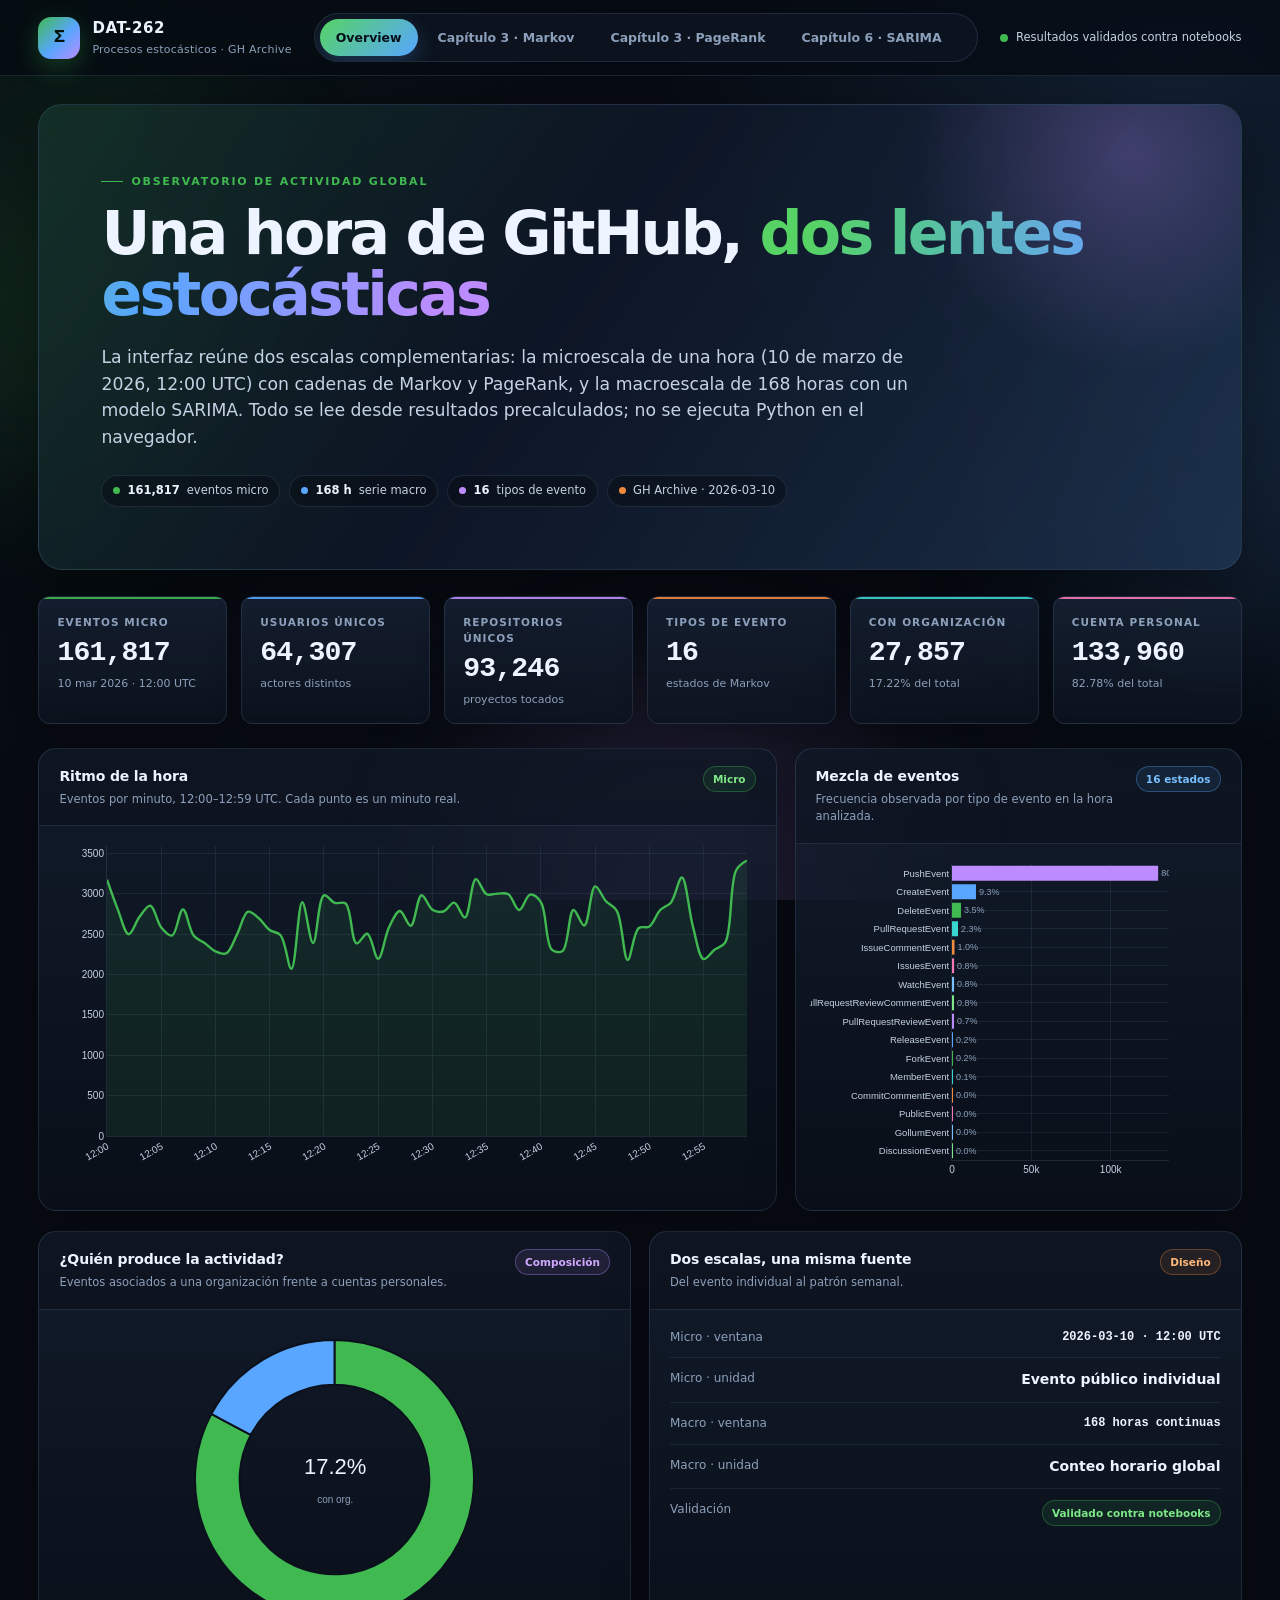
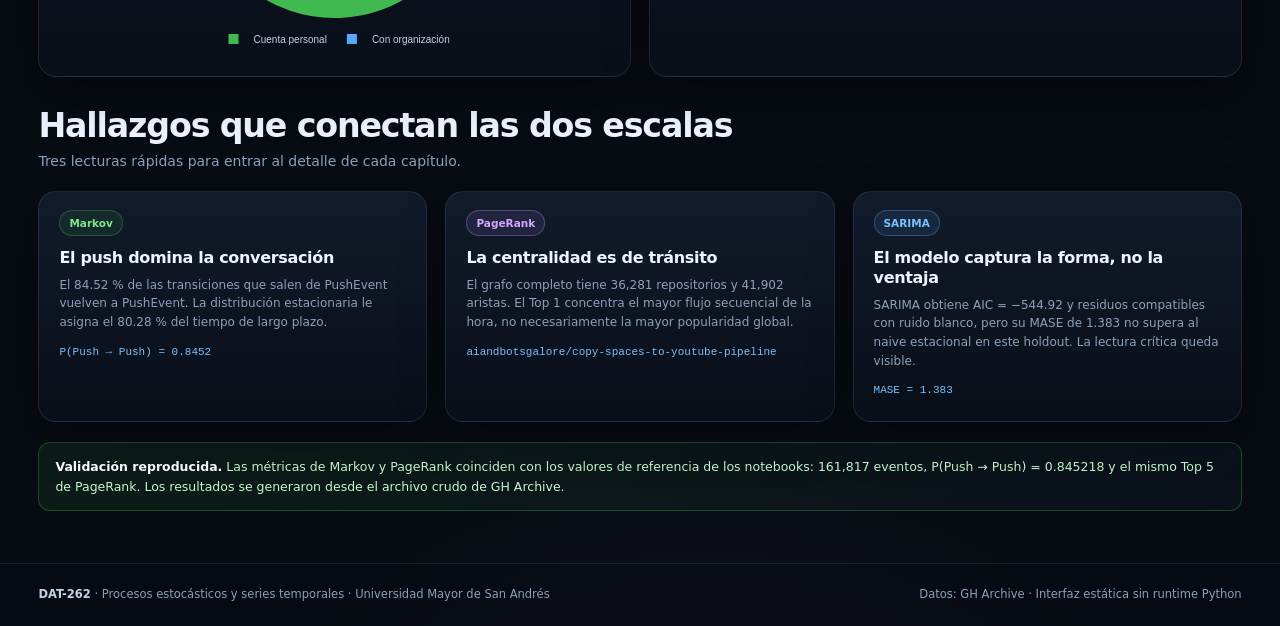
==== index.html @ a8d9c18e "Interfaz unica en raiz y Live Server en 8080" ====
<!DOCTYPE html>
<html lang="es">
<head>
  <meta charset="UTF-8">
  <meta name="viewport" content="width=device-width, initial-scale=1.0">
  <meta name="description" content="Interfaz estática DAT-262: cadenas de Markov, PageRank y SARIMA sobre actividad pública de GitHub.">
  <title>DAT-262 · GitHub estocástico</title>
  <link rel="stylesheet" href="interface/assets/style.css">
</head>
<body>
  <div class="bg-orbs" aria-hidden="true"><span></span><span></span><span></span></div>

  <header class="topbar">
    <a class="brand" href="#overview" aria-label="Inicio">
      <span class="brand-mark">Σ</span>
      <span>
        <strong>DAT-262</strong>
        <small>Procesos estocásticos · GH Archive</small>
      </span>
    </a>
    <nav class="tabs" id="main-nav" aria-label="Secciones del proyecto">
      <button class="tab-btn active" data-tab="overview" type="button">Overview</button>
      <button class="tab-btn" data-tab="markov" type="button">Capítulo 3 · Markov</button>
      <button class="tab-btn" data-tab="pagerank" type="button">Capítulo 3 · PageRank</button>
      <button class="tab-btn" data-tab="sarima" type="button">Capítulo 6 · SARIMA</button>
    </nav>
    <div class="topbar-status"><span class="pulse"></span><span id="topbar-status-text">Resultados precalculados</span></div>
  </header>

  <main>
    <!-- ============================ OVERVIEW ============================ -->
    <section id="tab-overview" class="tab-panel active" aria-labelledby="ov-title">
      <div class="hero">
        <div class="eyebrow">Observatorio de actividad global</div>
        <h1 id="ov-title">Una hora de GitHub, <span class="gradient-text">dos lentes estocásticas</span></h1>
        <p class="lead">
          La interfaz reúne dos escalas complementarias: la microescala de una hora (10 de marzo de 2026, 12:00 UTC)
          con cadenas de Markov y PageRank, y la macroescala de 168 horas con un modelo SARIMA.
          Todo se lee desde resultados precalculados; no se ejecuta Python en el navegador.
        </p>
        <div class="hero-meta">
          <span class="pill"><span class="dot"></span><strong>161,817</strong> eventos micro</span>
          <span class="pill blue"><span class="dot"></span><strong>168 h</strong> serie macro</span>
          <span class="pill purple"><span class="dot"></span><strong>16</strong> tipos de evento</span>
          <span class="pill orange"><span class="dot"></span>GH Archive · 2026-03-10</span>
        </div>
      </div>

      <div id="ov-kpis" class="kpi-grid"></div>

      <div class="grid-main">
        <article class="card">
          <div class="card-header">
            <div>
              <div class="card-title">Ritmo de la hora</div>
              <div class="card-subtitle">Eventos por minuto, 12:00–12:59 UTC. Cada punto es un minuto real.</div>
            </div>
            <span class="badge green">Micro</span>
          </div>
          <div class="card-body tight"><div id="ov-minute" class="chart"></div></div>
        </article>

        <article class="card">
          <div class="card-header">
            <div>
              <div class="card-title">Mezcla de eventos</div>
              <div class="card-subtitle">Frecuencia observada por tipo de evento en la hora analizada.</div>
            </div>
            <span class="badge blue">16 estados</span>
          </div>
          <div class="card-body tight"><div id="ov-types" class="chart"></div></div>
        </article>
      </div>

      <div class="grid-2">
        <article class="card">
          <div class="card-header">
            <div>
              <div class="card-title">¿Quién produce la actividad?</div>
              <div class="card-subtitle">Eventos asociados a una organización frente a cuentas personales.</div>
            </div>
            <span class="badge purple">Composición</span>
          </div>
          <div class="card-body tight"><div id="ov-org" class="chart"></div></div>
        </article>

        <article class="card">
          <div class="card-header">
            <div>
              <div class="card-title">Dos escalas, una misma fuente</div>
              <div class="card-subtitle">Del evento individual al patrón semanal.</div>
            </div>
            <span class="badge orange">Diseño</span>
          </div>
          <div class="card-body">
            <div class="fact-list">
              <div class="fact">
                <div class="fact-label">Micro · ventana</div>
                <div class="fact-value mono">2026-03-10 · 12:00 UTC</div>
              </div>
              <div class="fact">
                <div class="fact-label">Micro · unidad</div>
                <div class="fact-value">Evento público individual</div>
              </div>
              <div class="fact">
                <div class="fact-label">Macro · ventana</div>
                <div class="fact-value mono">168 horas continuas</div>
              </div>
              <div class="fact">
                <div class="fact-label">Macro · unidad</div>
                <div class="fact-value">Conteo horario global</div>
              </div>
              <div class="fact">
                <div class="fact-label">Validación</div>
                <div class="fact-value" id="ov-validation-value">—</div>
              </div>
            </div>
          </div>
        </article>
      </div>

      <div class="section-head">
        <div>
          <h2>Hallazgos que conectan las dos escalas</h2>
          <p>Tres lecturas rápidas para entrar al detalle de cada capítulo.</p>
        </div>
      </div>
      <div id="ov-findings" class="grid-3"></div>

      <div id="ov-validation" class="callout green" style="margin-top: 18px;"></div>
    </section>

    <!-- ============================ MARKOV ============================ -->
    <section id="tab-markov" class="tab-panel" aria-labelledby="mk-title">
      <div class="section-head">
        <div>
          <div class="eyebrow">Capítulo 3 · Escala micro</div>
          <h2 id="mk-title">Cadena de Markov de primer orden</h2>
          <p>La secuencia cronológica de tipos de evento define una cadena de 16 estados. La matriz P resume qué evento tiende a seguir a cada evento.</p>
        </div>
        <div class="head-badges">
          <span class="badge green">πP = π</span>
          <span class="badge blue">16 × 16</span>
        </div>
      </div>

      <div id="mk-kpis" class="kpi-grid"></div>

      <div class="grid-main">
        <article class="card">
          <div class="card-header">
            <div>
              <div class="card-title">Matriz de transición P</div>
              <div class="card-subtitle">P<sub>ij</sub> = probabilidad de pasar del evento i al evento j. Pasa el cursor para leer cada celda.</div>
            </div>
            <span class="badge green">Empírica</span>
          </div>
          <div class="card-body tight"><div id="mk-heatmap" class="chart heatmap"></div></div>
        </article>

        <article class="card">
          <div class="card-header">
            <div>
              <div class="card-title">Distribución estacionaria π</div>
              <div class="card-subtitle">Proporción de tiempo a largo plazo en cada estado. Haz clic en una barra o en un estado para ver su detalle.</div>
            </div>
            <span class="badge purple">Largo plazo</span>
          </div>
          <div class="card-body tight">
            <div id="mk-pi-chart" class="chart tall"></div>
            <div id="mk-detail" class="detail-panel"></div>
            <div id="mk-state-list" class="chips"></div>
          </div>
        </article>
      </div>

      <div class="grid-2">
        <article class="card">
          <div class="card-header">
            <div>
              <div class="card-title">Transiciones dominantes</div>
              <div class="card-subtitle">Pares origen → destino con mayor probabilidad condicional.</div>
            </div>
            <span class="badge blue">Top 12</span>
          </div>
          <div class="card-body tight">
            <div class="table-wrap">
              <table class="data-table">
                <thead><tr><th>Origen</th><th>Destino</th><th class="num">P</th><th class="num">Conteo</th></tr></thead>
                <tbody id="mk-top-transitions"></tbody>
              </table>
            </div>
          </div>
        </article>

        <article class="card">
          <div class="card-header">
            <div>
              <div class="card-title">Propiedades de la cadena</div>
              <div class="card-subtitle">Diagnóstico estructural y numérico de la matriz de transición.</div>
            </div>
            <span class="badge orange">Diagnóstico</span>
          </div>
          <div class="card-body">
            <div id="mk-properties" class="fact-list"></div>
            <div id="mk-properties-note" class="callout blue" style="margin-top: 14px;"></div>
          </div>
        </article>
      </div>

      <div class="section-head">
        <div>
          <h2>Evidencia visual · Markov</h2>
          <p>Las figuras originales del capítulo, generadas con Matplotlib y listas para el informe.</p>
        </div>
      </div>
      <div class="evidence-grid">
        <figure class="evidence-card">
          <img src="resultados_capitulo3/figuras/04_matriz_transicion.png" alt="Mapa de calor de la matriz de transición P" loading="lazy">
          <figcaption class="caption">Matriz de transición P<span>Mapa de calor 16 × 16</span></figcaption>
        </figure>
        <figure class="evidence-card">
          <img src="resultados_capitulo3/figuras/05_distribucion_estacionaria.png" alt="Gráfico de distribución estacionaria pi" loading="lazy">
          <figcaption class="caption">Distribución estacionaria π<span>Probabilidad de largo plazo por estado</span></figcaption>
        </figure>
      </div>
    </section>

    <!-- ============================ PAGERANK ============================ -->
    <section id="tab-pagerank" class="tab-panel" aria-labelledby="pr-title">
      <div class="section-head">
        <div>
          <div class="eyebrow">Capítulo 3 · Escala de red</div>
          <h2 id="pr-title">PageRank sobre el grafo de navegación</h2>
          <p>Cada usuario genera un camino entre repositorios consecutivos. PageRank (α = 0.85) mide la centralidad de tránsito dentro de esa red dirigida y ponderada.</p>
        </div>
        <div class="head-badges">
          <span class="badge purple">α = 0.85</span>
          <span class="badge green">Top 50</span>
        </div>
      </div>

      <div id="pr-kpis" class="kpi-grid"></div>

      <article class="card">
        <div class="card-header">
          <div>
            <div class="card-title">Red de los repositorios más influyentes</div>
            <div class="card-subtitle">Nodos proporcionales al score, aristas dirigidas y animación de flujo real. Explora, busca y reproduce la hora.</div>
          </div>
          <span class="badge purple">Cytoscape interactivo</span>
        </div>
        <div class="card-body">
          <div class="toolbar">
            <div class="tool-group">
              <label>Vista
                <select id="pr-layout" aria-label="Tipo de layout">
                  <option value="preset">Ramas Git</option>
                  <option value="cose">Fuerzas</option>
                </select>
              </label>
            </div>
            <div class="tool-group">
              <label>Top N <input id="pr-topn" type="range" min="10" max="50" value="50" step="5" aria-label="Cantidad de nodos"> <span id="pr-topn-label" class="mono">50</span></label>
            </div>
            <div class="tool-group">
              <input id="pr-search" type="search" placeholder="Buscar repositorio…" aria-label="Buscar repositorio">
            </div>
            <div class="tool-group">
              <span>Modo</span>
              <label><input type="radio" name="pagerank-anim-mode-radio" value="flujo" checked> Flujo continuo</label>
              <label><input type="radio" name="pagerank-anim-mode-radio" value="reproduccion"> Reproducción</label>
            </div>
            <div class="tool-group">
              <span>Velocidad</span>
              <label><input type="radio" name="pagerank-anim-speed-radio" value="0.5"> 0.5×</label>
              <label><input type="radio" name="pagerank-anim-speed-radio" value="1" checked> 1×</label>
              <label><input type="radio" name="pagerank-anim-speed-radio" value="2"> 2×</label>
            </div>
            <button id="pagerank-anim-play-btn" class="btn primary" type="button">Pausar</button>
            <button id="pagerank-anim-reset-btn" class="btn" type="button">Reiniciar</button>
          </div>

          <div class="graph-layout">
            <div class="graph-stage" id="pagerank-cytoscape-wrapper">
              <div id="pagerank-cytoscape"></div>
              <canvas id="pagerank-flow-canvas" aria-hidden="true"></canvas>
              <div class="graph-overlay-top">
                <span id="pagerank-clock" class="graph-clock">Hora completa · 12:00–13:00 UTC</span>
                <span class="badge blue">Grafo Top 50</span>
              </div>
              <div class="progress-track"><div id="pagerank-progress-bar"></div></div>
            </div>
            <aside class="graph-side">
              <div class="side-card">
                <div class="side-title"><span>Flujo de la hora</span><span id="pagerank-counter-total" class="side-counter">—</span></div>
                <div class="empty-note">La animación usa las transiciones reales entre repositorios del Top 50.</div>
              </div>
              <div class="side-card">
                <div class="side-title"><span>Ranking de actividad</span><span class="badge green">Acumulado</span></div>
                <div id="pagerank-activity-ranking" class="side-list"><div class="empty-note">Calculando…</div></div>
              </div>
              <div class="side-card">
                <div class="side-title"><span>Últimas transiciones</span><span class="badge blue">Tiempo real</span></div>
                <div id="pagerank-recent-transitions" class="side-list"><div class="empty-note">Esperando transiciones…</div></div>
              </div>
              <div class="side-card">
                <div class="side-title"><span>Repositorio en foco</span><span class="badge purple">Detalle</span></div>
                <div id="pr-node-detail"><div class="empty-note">Haz clic en un nodo o en una fila del Top 15.</div></div>
              </div>
            </aside>
          </div>
        </div>
      </article>

      <div class="grid-2" style="margin-top: 20px;">
        <article class="card">
          <div class="card-header">
            <div>
              <div class="card-title">Top 15 por PageRank</div>
              <div class="card-subtitle">Haz clic en una fila para centrar el nodo en el grafo y ver su detalle.</div>
            </div>
            <span class="badge purple">Centralidad</span>
          </div>
          <div class="card-body tight">
            <div class="table-wrap tall">
              <table class="data-table">
                <thead><tr><th>#</th><th>Repositorio</th><th class="num">PageRank</th></tr></thead>
                <tbody id="pr-top15-body"></tbody>
              </table>
            </div>
          </div>
        </article>

        <article class="card">
          <div class="card-header">
            <div>
              <div class="card-title">Cómo leer la red</div>
              <div class="card-subtitle">El score no mide estrellas ni popularidad global: mide tránsito secuencial.</div>
            </div>
            <span class="badge orange">Lectura</span>
          </div>
          <div class="card-body">
            <div class="fact-list">
              <div class="fact"><div class="fact-label">Nodos en el grafo completo</div><div class="fact-value mono" id="pr-total-nodes">—</div></div>
              <div class="fact"><div class="fact-label">Aristas en el grafo completo</div><div class="fact-value mono" id="pr-total-edges">—</div></div>
              <div class="fact"><div class="fact-label">Nodos en el subgrafo visible</div><div class="fact-value mono">50</div></div>
              <div class="fact"><div class="fact-label">Aristas del subgrafo</div><div class="fact-value mono" id="pr-sub-edges">—</div></div>
              <div class="fact"><div class="fact-label">Transiciones reales Top 50</div><div class="fact-value mono" id="pr-real-transitions">—</div></div>
              <div class="fact"><div class="fact-label">Componentes débiles</div><div class="fact-value mono" id="pr-components">—</div></div>
            </div>
            <div class="callout blue" style="margin-top: 14px;">
              Los repositorios con actividad aislada no generan aristas. La red conserva solo los caminos
              en los que un usuario pasó de un repositorio a otro distinto dentro de la misma hora.
            </div>
          </div>
        </article>
      </div>

      <div class="section-head">
        <div>
          <h2>Evidencia visual · PageRank</h2>
          <p>El Top 15 también queda disponible como figura estática para el informe.</p>
        </div>
      </div>
      <div class="evidence-grid">
        <figure class="evidence-card">
          <img src="resultados_capitulo3/figuras/06_pagerank_top15.png" alt="Gráfico de barras del Top 15 por PageRank" loading="lazy">
          <figcaption class="caption">Top 15 por PageRank<span>α = 0.85, pesos por transición</span></figcaption>
        </figure>
      </div>
    </section>

    <!-- ============================ SARIMA ============================ -->
    <section id="tab-sarima" class="tab-panel" aria-labelledby="sa-title">
      <div class="section-head">
        <div>
          <div class="eyebrow">Capítulo 6 · Escala macro</div>
          <h2 id="sa-title">SARIMA para la serie horaria global</h2>
          <p>168 horas continuas de actividad global de GitHub y un modelo SARIMA(1,1,1)(0,1,1)<sub>24</sub> con deriva para pronosticar las últimas 24 horas.</p>
        </div>
        <div class="head-badges">
          <span class="badge blue">Box–Jenkins</span>
          <span class="badge green">24 h out-of-sample</span>
        </div>
      </div>

      <div id="sa-kpis" class="kpi-grid"></div>

      <article class="card">
        <div class="card-header">
          <div>
            <div class="card-title">Pronóstico interactivo a 24 horas</div>
            <div class="card-subtitle">Serie observada, pronóstico SARIMA, banda de confianza al 95 %, ARIMA no estacional y naive estacional.</div>
          </div>
          <span class="badge purple">Plotly interactivo</span>
        </div>
        <div class="card-body tight"><div id="sa-forecast" class="chart tall" style="min-height: 500px;"></div></div>
      </article>

      <div class="grid-main even" style="margin-top: 20px;">
        <article class="card">
          <div class="card-header">
            <div>
              <div class="card-title">Modelo final</div>
              <div class="card-subtitle">SARIMA(1,1,1)(0,1,1)<sub>24</sub> con tendencia constante.</div>
            </div>
            <span class="badge green">AIC mínimo</span>
          </div>
          <div class="card-body">
            <div class="fact-list">
              <div class="fact"><div class="fact-label">Ecuación</div><div class="fact-value mono">(1 − φ₁B)(1 − B)(1 − B²⁴) yₜ = c + (1 + θ₁B)(1 + Θ₂₄B²⁴) εₜ</div></div>
              <div class="fact"><div class="fact-label">AIC / BIC</div><div class="fact-value mono" id="sa-aic-bic">—</div></div>
              <div class="fact"><div class="fact-label">Observaciones de entrenamiento</div><div class="fact-value mono" id="sa-nobs">—</div></div>
            </div>
            <div class="table-wrap" style="margin-top: 14px; max-height: 280px;">
              <table class="data-table">
                <thead><tr><th>Parámetro</th><th class="num">Coeficiente</th><th class="num">Error est.</th><th class="num">p-valor</th></tr></thead>
                <tbody id="sa-params-body"></tbody>
              </table>
            </div>
          </div>
        </article>

        <article class="card">
          <div class="card-header">
            <div>
              <div class="card-title">Diagnóstico del modelo</div>
              <div class="card-subtitle">Contraste de ruido blanco, normalidad, heterocedasticidad y cobertura de intervalos.</div>
            </div>
            <span class="badge orange">Validación</span>
          </div>
          <div class="card-body">
            <div id="sa-diagnostics" class="diag-grid"></div>
            <div id="sa-diagnostic-note" class="callout" style="margin-top: 14px;"></div>
          </div>
        </article>
      </div>

      <div class="grid-main even">
        <article class="card">
          <div class="card-header">
            <div>
              <div class="card-title">Comparación de pronósticos</div>
              <div class="card-subtitle">Métricas sobre las últimas 24 horas. El mejor valor de cada columna se resalta en verde.</div>
            </div>
            <span class="badge blue">Holdout</span>
          </div>
          <div class="card-body tight">
            <div class="table-wrap">
              <table class="data-table">
                <thead><tr><th>Modelo</th><th class="num">MAE</th><th class="num">RMSE</th><th class="num">MAPE</th><th class="num">MASE</th></tr></thead>
                <tbody id="sa-comparison-body"></tbody>
              </table>
            </div>
          </div>
        </article>

        <article class="card">
          <div class="card-header">
            <div>
              <div class="card-title">Identificación y estacionariedad</div>
              <div class="card-subtitle">Fuerza estacional, diferenciación y pruebas ADF/KPSS sobre log(serie).</div>
            </div>
            <span class="badge purple">Box–Jenkins</span>
          </div>
          <div class="card-body">
            <div class="fact-list">
              <div class="fact"><div class="fact-label">Fuerza estacional F<sub>s</sub></div><div class="fact-value mono" id="sa-fs">—</div></div>
              <div class="fact"><div class="fact-label">Umbral de estacionalidad</div><div class="fact-value mono" id="sa-fs-threshold">—</div></div>
              <div class="fact"><div class="fact-label">Diferenciación regular / estacional</div><div class="fact-value mono" id="sa-diff">—</div></div>
              <div class="fact"><div class="fact-label">Media serie diferenciada</div><div class="fact-value mono" id="sa-mean-diff">—</div></div>
            </div>
            <div class="table-wrap" style="margin-top: 14px; max-height: 240px;">
              <table class="data-table">
                <thead><tr><th>Serie</th><th class="num">ADF p</th><th class="num">KPSS p</th><th>Lectura</th></tr></thead>
                <tbody id="sa-identification-body"></tbody>
              </table>
            </div>
          </div>
        </article>
      </div>

      <div id="sa-critical" class="callout" style="margin: 18px 0 24px;"></div>

      <div class="section-head">
        <div>
          <h2>Evidencia visual · SARIMA</h2>
          <p>Siete figuras del capítulo: serie, perfil horario, STL, diferenciaciones, ACF/PACF, residuos y pronóstico.</p>
        </div>
      </div>
      <div class="evidence-grid" id="sa-evidence"></div>
    </section>
  </main>

  <footer>
    <div class="footer-inner">
      <div><strong>DAT-262</strong> · Procesos estocásticos y series temporales · Universidad Mayor de San Andrés</div>
      <div>Datos: GH Archive · Interfaz estática sin runtime Python</div>
    </div>
  </footer>

  <div id="lightbox" class="lightbox" role="dialog" aria-modal="true" aria-label="Vista ampliada de figura">
    <button id="lightbox-close" class="lb-close" type="button" aria-label="Cerrar">×</button>
    <img id="lightbox-img" src="" alt="">
    <div id="lightbox-caption" class="lb-caption"></div>
  </div>

  <script src="interface/vendor/cytoscape.min.js"></script>
  <script src="interface/vendor/plotly.min.js"></script>
  <script src="resultados_capitulo3/datos.js"></script>
  <script src="resultados_capitulo6/datos.js"></script>
  <script src="interface/assets/kpi_animation.js"></script>
  <script src="interface/assets/app.js"></script>
  <script src="interface/assets/flow_animation.js"></script>
</body>
</html>
---- interface/assets/style.css ----
/* DAT-262 · GitHub estocástico — interfaz estática */
:root {
  --bg: #070b12;
  --bg-soft: #0a111c;
  --surface: rgba(17, 25, 39, 0.78);
  --surface-solid: #111927;
  --surface-raised: #162133;
  --border: rgba(119, 145, 180, 0.18);
  --border-strong: rgba(129, 158, 196, 0.34);
  --text: #eef4ff;
  --text-soft: #c4d2e4;
  --muted: #8ca0bb;
  --green: #3fb950;
  --green-deep: #238636;
  --blue: #58a6ff;
  --purple: #bc8cff;
  --orange: #f0883e;
  --pink: #f778ba;
  --red: #ff7b72;
  --cyan: #39d5cf;
  --shadow: 0 22px 60px rgba(0, 0, 0, 0.38);
  --radius: 18px;
  --radius-sm: 12px;
  --font: "Segoe UI", "Inter", system-ui, -apple-system, BlinkMacSystemFont, sans-serif;
  --mono: "Cascadia Code", "SFMono-Regular", Consolas, "Liberation Mono", monospace;
}

* { box-sizing: border-box; margin: 0; padding: 0; }
html { scroll-behavior: smooth; }
body {
  min-height: 100vh;
  color: var(--text);
  background:
    radial-gradient(1100px 700px at 8% -10%, rgba(63, 185, 80, 0.12), transparent 60%),
    radial-gradient(900px 620px at 92% 4%, rgba(88, 166, 255, 0.13), transparent 58%),
    radial-gradient(800px 600px at 55% 110%, rgba(188, 140, 255, 0.10), transparent 62%),
    var(--bg);
  font-family: var(--font);
  font-size: 14px;
  line-height: 1.55;
  -webkit-font-smoothing: antialiased;
  overflow-x: hidden;
}
body::before {
  content: "";
  position: fixed;
  inset: 0;
  pointer-events: none;
  opacity: 0.25;
  background-image:
    linear-gradient(rgba(119, 145, 180, 0.06) 1px, transparent 1px),
    linear-gradient(90deg, rgba(119, 145, 180, 0.06) 1px, transparent 1px);
  background-size: 56px 56px;
  mask-image: radial-gradient(circle at 50% 10%, black, transparent 78%);
  z-index: -2;
}
.bg-orbs { position: fixed; inset: 0; pointer-events: none; z-index: -1; overflow: hidden; }
.bg-orbs span {
  position: absolute;
  width: 380px;
  height: 380px;
  border-radius: 50%;
  filter: blur(90px);
  opacity: 0.16;
  animation: floatOrb 18s ease-in-out infinite alternate;
}
.bg-orbs span:nth-child(1) { left: -120px; top: 12%; background: var(--green); }
.bg-orbs span:nth-child(2) { right: -140px; top: 28%; background: var(--blue); animation-delay: -6s; }
.bg-orbs span:nth-child(3) { left: 38%; bottom: -180px; background: var(--purple); animation-delay: -11s; }
@keyframes floatOrb { from { transform: translate3d(0, 0, 0) scale(1); } to { transform: translate3d(30px, -26px, 0) scale(1.12); } }

a { color: var(--blue); text-decoration: none; }
button, input, select { font: inherit; }
button { color: inherit; }
code, .mono, .kpi-value, .prob-value, .repo-name { font-family: var(--mono); }

/* Topbar */
.topbar {
  position: fixed;
  inset: 0 0 auto 0;
  z-index: 80;
  min-height: 76px;
  display: flex;
  align-items: center;
  gap: 22px;
  padding: 12px clamp(16px, 3vw, 40px);
  background: rgba(7, 11, 18, 0.76);
  border-bottom: 1px solid var(--border);
  backdrop-filter: blur(18px) saturate(160%);
}
.brand { display: flex; align-items: center; gap: 12px; color: var(--text); flex: 0 0 auto; }
.brand-mark {
  width: 42px; height: 42px; border-radius: 13px;
  display: grid; place-items: center;
  font-family: var(--mono); font-weight: 800; font-size: 19px;
  color: #03110a;
  background: linear-gradient(135deg, #3fb950, #58a6ff 55%, #bc8cff);
  box-shadow: 0 8px 24px rgba(63, 185, 80, 0.28);
}
.brand strong { display: block; font-size: 15px; letter-spacing: 0.04em; }
.brand small { display: block; color: var(--muted); font-size: 11px; letter-spacing: 0.02em; }
.tabs {
  display: flex;
  align-items: center;
  gap: 4px;
  padding: 5px;
  border: 1px solid var(--border);
  border-radius: 999px;
  background: rgba(17, 25, 39, 0.66);
  overflow-x: auto;
  scrollbar-width: none;
  flex: 1 1 auto;
  max-width: 780px;
}
.tabs::-webkit-scrollbar { display: none; }
.tab-btn {
  border: 0;
  background: transparent;
  color: var(--muted);
  padding: 9px 16px;
  border-radius: 999px;
  font-size: 12.5px;
  font-weight: 600;
  white-space: nowrap;
  cursor: pointer;
  transition: color 0.18s ease, background 0.18s ease, box-shadow 0.18s ease;
}
.tab-btn:hover { color: var(--text); background: rgba(255, 255, 255, 0.055); }
.tab-btn.active {
  color: #071019;
  background: linear-gradient(135deg, #56d364, #58a6ff);
  box-shadow: 0 8px 20px rgba(88, 166, 255, 0.22);
}
.topbar-status {
  margin-left: auto;
  display: inline-flex;
  align-items: center;
  gap: 8px;
  color: var(--text-soft);
  font-size: 11.5px;
  white-space: nowrap;
}
.pulse {
  width: 8px; height: 8px; border-radius: 50%;
  background: var(--green);
  box-shadow: 0 0 0 0 rgba(63, 185, 80, 0.55);
  animation: pulse 2.2s infinite;
}
@keyframes pulse {
  0% { box-shadow: 0 0 0 0 rgba(63, 185, 80, 0.55); }
  70% { box-shadow: 0 0 0 9px rgba(63, 185, 80, 0); }
  100% { box-shadow: 0 0 0 0 rgba(63, 185, 80, 0); }
}

/* Layout */
main { max-width: 1480px; margin: 0 auto; padding: 104px clamp(16px, 3vw, 40px) 52px; }
.tab-panel { display: none; }
.tab-panel.active { display: block; animation: panelIn 260ms cubic-bezier(0.16, 1, 0.3, 1) both; }
@keyframes panelIn { from { opacity: 0; transform: translateY(10px); } to { opacity: 1; transform: translateY(0); } }

.hero {
  position: relative;
  overflow: hidden;
  padding: clamp(28px, 5vw, 62px);
  border: 1px solid var(--border);
  border-radius: calc(var(--radius) + 6px);
  background:
    linear-gradient(125deg, rgba(35, 134, 54, 0.20), rgba(13, 22, 38, 0.76) 42%, rgba(88, 166, 255, 0.16)),
    var(--surface);
  box-shadow: var(--shadow);
  margin-bottom: 26px;
}
.hero::after {
  content: "";
  position: absolute;
  width: 460px; height: 460px; right: -120px; top: -180px;
  border-radius: 50%;
  background: radial-gradient(circle, rgba(188, 140, 255, 0.26), transparent 66%);
  pointer-events: none;
}
.eyebrow {
  display: inline-flex;
  align-items: center;
  gap: 8px;
  color: var(--green);
  font-size: 11px;
  font-weight: 800;
  letter-spacing: 0.16em;
  text-transform: uppercase;
  margin-bottom: 13px;
}
.eyebrow::before { content: ""; width: 22px; height: 1px; background: currentColor; }
h1 {
  font-size: clamp(2.15rem, 4.7vw, 4.7rem);
  line-height: 1.02;
  letter-spacing: -0.045em;
  max-width: 1030px;
  font-weight: 800;
}
.gradient-text {
  background: linear-gradient(100deg, #56d364 8%, #58a6ff 52%, #bc8cff 92%);
  -webkit-background-clip: text;
  background-clip: text;
  color: transparent;
}
.hero p.lead {
  max-width: 840px;
  margin-top: 18px;
  color: var(--text-soft);
  font-size: clamp(0.96rem, 1.4vw, 1.08rem);
}
.hero-meta { display: flex; flex-wrap: wrap; gap: 9px; margin-top: 24px; }
.pill {
  display: inline-flex;
  align-items: center;
  gap: 7px;
  padding: 6px 11px;
  border: 1px solid var(--border);
  border-radius: 999px;
  background: rgba(7, 11, 18, 0.46);
  color: var(--text-soft);
  font-size: 11.5px;
}
.pill strong { color: var(--text); font-weight: 700; }
.pill .dot { width: 7px; height: 7px; border-radius: 50%; background: var(--green); }
.pill.blue .dot { background: var(--blue); }
.pill.purple .dot { background: var(--purple); }
.pill.orange .dot { background: var(--orange); }

/* Section heads */
.section-head { margin: 30px 0 18px; display: flex; align-items: flex-end; justify-content: space-between; gap: 20px; flex-wrap: wrap; }
.section-head h2 { font-size: clamp(1.45rem, 2.6vw, 2.2rem); letter-spacing: -0.035em; line-height: 1.15; }
.section-head p { color: var(--muted); max-width: 720px; margin-top: 6px; }
.section-head .head-badges { display: flex; gap: 8px; flex-wrap: wrap; }

/* KPI cards */
.kpi-grid {
  display: grid;
  grid-template-columns: repeat(auto-fit, minmax(172px, 1fr));
  gap: 14px;
  margin: 18px 0 24px;
}
.kpi-card {
  position: relative;
  overflow: hidden;
  padding: 17px 18px 15px;
  border: 1px solid var(--border);
  border-radius: var(--radius-sm);
  background: linear-gradient(180deg, rgba(22, 33, 51, 0.86), rgba(13, 20, 32, 0.78));
  box-shadow: 0 10px 30px rgba(0, 0, 0, 0.16);
  animation: cardIn 380ms cubic-bezier(0.16, 1, 0.3, 1) both;
  transition: transform 0.2s ease, border-color 0.2s ease, box-shadow 0.2s ease;
}
.kpi-card::before {
  content: "";
  position: absolute;
  inset: 0 0 auto 0;
  height: 2px;
  background: var(--accent, var(--green));
  opacity: 0.9;
}
.kpi-card:hover { transform: translateY(-3px); border-color: var(--border-strong); box-shadow: 0 16px 38px rgba(0, 0, 0, 0.28); }
.kpi-label { color: var(--muted); font-size: 10.5px; font-weight: 800; letter-spacing: 0.1em; text-transform: uppercase; }
.kpi-value { margin-top: 8px; font-size: clamp(1.45rem, 2.2vw, 2rem); font-weight: 800; line-height: 1.05; letter-spacing: -0.03em; }
.kpi-sub { margin-top: 7px; color: var(--muted); font-size: 11px; }
.accent-green { --accent: var(--green); }
.accent-blue { --accent: var(--blue); }
.accent-purple { --accent: var(--purple); }
.accent-orange { --accent: var(--orange); }
.accent-pink { --accent: var(--pink); }
.accent-cyan { --accent: var(--cyan); }

/* Cards */
.card {
  border: 1px solid var(--border);
  border-radius: var(--radius);
  background: linear-gradient(180deg, rgba(22, 33, 51, 0.76), rgba(11, 17, 27, 0.74));
  box-shadow: 0 18px 48px rgba(0, 0, 0, 0.22);
  overflow: hidden;
  animation: cardIn 420ms cubic-bezier(0.16, 1, 0.3, 1) both;
}
@keyframes cardIn { from { opacity: 0; transform: translateY(9px); } to { opacity: 1; transform: translateY(0); } }
.card-header {
  display: flex;
  align-items: flex-start;
  justify-content: space-between;
  gap: 16px;
  padding: 17px 20px;
  border-bottom: 1px solid var(--border);
  background: rgba(7, 11, 18, 0.34);
}
.card-title { font-size: 14px; font-weight: 750; letter-spacing: -0.01em; }
.card-subtitle { color: var(--muted); font-size: 11.5px; margin-top: 3px; }
.card-body { padding: 18px 20px 22px; }
.card-body.tight { padding: 12px 14px 14px; }
.grid-2, .grid-3, .grid-main { display: grid; gap: 18px; margin-bottom: 20px; }
.grid-2 { grid-template-columns: repeat(auto-fit, minmax(420px, 1fr)); }
.grid-3 { grid-template-columns: repeat(auto-fit, minmax(300px, 1fr)); }
.grid-main { grid-template-columns: minmax(0, 1.42fr) minmax(320px, 0.86fr); }
.grid-main.even { grid-template-columns: repeat(2, minmax(0, 1fr)); }
@media (max-width: 1020px) { .grid-main, .grid-main.even { grid-template-columns: 1fr; } }
@media (max-width: 760px) { .grid-2 { grid-template-columns: 1fr; } }

/* Badges */
.badge {
  display: inline-flex; align-items: center; gap: 5px;
  padding: 4px 9px; border-radius: 999px;
  border: 1px solid var(--border);
  color: var(--text-soft); background: rgba(7, 11, 18, 0.4);
  font-size: 10.5px; font-weight: 700; white-space: nowrap;
}
.badge.green { color: #7ee787; border-color: rgba(63, 185, 80, 0.34); background: rgba(63, 185, 80, 0.10); }
.badge.blue { color: #79c0ff; border-color: rgba(88, 166, 255, 0.34); background: rgba(88, 166, 255, 0.10); }
.badge.purple { color: #d2a8ff; border-color: rgba(188, 140, 255, 0.34); background: rgba(188, 140, 255, 0.10); }
.badge.orange { color: #ffb77c; border-color: rgba(240, 136, 62, 0.34); background: rgba(240, 136, 62, 0.10); }
.badge.red { color: #ff9a92; border-color: rgba(255, 123, 114, 0.34); background: rgba(255, 123, 114, 0.10); }

/* Fact rows */
.fact-list { display: grid; gap: 11px; }
.fact {
  display: flex; align-items: flex-start; justify-content: space-between; gap: 14px;
  padding-bottom: 11px; border-bottom: 1px solid rgba(119, 145, 180, 0.12);
}
.fact:last-child { border-bottom: 0; padding-bottom: 0; }
.fact .fact-label { color: var(--muted); font-size: 12px; }
.fact .fact-value { color: var(--text); font-weight: 700; text-align: right; }
.fact .fact-value.mono { font-size: 12px; }

/* Charts */
.chart { width: 100%; min-height: 330px; }
.chart.tall { min-height: 480px; }
.chart.heatmap { min-height: 600px; }
.chart-note { color: var(--muted); font-size: 11px; margin-top: 8px; }

/* Tables */
.table-wrap { max-height: 430px; overflow: auto; border: 1px solid var(--border); border-radius: var(--radius-sm); }
.table-wrap.tall { max-height: 560px; }
table.data-table { width: 100%; border-collapse: collapse; font-size: 12px; }
.data-table thead th {
  position: sticky; top: 0; z-index: 2;
  text-align: left; padding: 10px 12px;
  background: #101a2a; color: var(--muted);
  font-size: 10px; letter-spacing: 0.08em; text-transform: uppercase;
  border-bottom: 1px solid var(--border);
}
.data-table td { padding: 9px 12px; border-bottom: 1px solid rgba(119, 145, 180, 0.10); color: var(--text-soft); vertical-align: middle; }
.data-table tbody tr { transition: background 0.15s ease; }
.data-table tbody tr:hover { background: rgba(88, 166, 255, 0.07); }
.data-table tbody tr.active { background: rgba(188, 140, 255, 0.12); }
.data-table td.num { text-align: right; font-family: var(--mono); font-variant-numeric: tabular-nums; }
.data-table td.best { color: #7ee787; font-weight: 800; }
.data-table .repo-cell { font-family: var(--mono); color: #c9d1d9; max-width: 360px; overflow: hidden; text-overflow: ellipsis; white-space: nowrap; }
.clickable { cursor: pointer; }
.rank-chip { display: inline-grid; place-items: center; min-width: 24px; height: 22px; padding: 0 6px; border-radius: 7px; background: rgba(88, 166, 255, 0.10); color: #79c0ff; font-family: var(--mono); font-size: 10.5px; font-weight: 700; }
.rank-chip.top { background: rgba(188, 140, 255, 0.14); color: #d2a8ff; }

/* Detail panels */
.detail-panel {
  margin-top: 14px;
  padding: 14px;
  border: 1px solid var(--border);
  border-radius: var(--radius-sm);
  background: rgba(7, 11, 18, 0.38);
}
.detail-title { display: flex; align-items: center; gap: 9px; font-family: var(--mono); font-size: 12px; font-weight: 700; overflow-wrap: anywhere; }
.detail-grid { display: grid; grid-template-columns: repeat(2, minmax(0, 1fr)); gap: 8px; margin-top: 12px; }
.detail-stat { padding: 9px 10px; border-radius: 9px; background: rgba(22, 33, 51, 0.68); border: 1px solid rgba(119, 145, 180, 0.12); }
.detail-stat .label { color: var(--muted); font-size: 9.5px; text-transform: uppercase; letter-spacing: 0.08em; }
.detail-stat .value { margin-top: 3px; font-family: var(--mono); font-size: 12.5px; font-weight: 700; }
.chips { display: flex; flex-wrap: wrap; gap: 7px; margin-top: 12px; }
.chip {
  border: 1px solid var(--border); background: rgba(7, 11, 18, 0.34); color: var(--text-soft);
  border-radius: 999px; padding: 5px 10px; font-size: 10.5px; font-weight: 650; cursor: pointer;
  transition: all 0.15s ease;
}
.chip:hover { border-color: var(--border-strong); color: var(--text); }
.chip.active { background: rgba(188, 140, 255, 0.16); border-color: rgba(188, 140, 255, 0.45); color: #d2a8ff; }

/* Toolbar and graph */
.toolbar {
  display: flex; flex-wrap: wrap; align-items: center; gap: 12px;
  padding: 11px 12px; margin-bottom: 13px;
  border: 1px solid var(--border); border-radius: var(--radius-sm);
  background: rgba(7, 11, 18, 0.38);
}
.tool-group { display: inline-flex; align-items: center; gap: 7px; color: var(--muted); font-size: 11px; }
.tool-group label { display: inline-flex; align-items: center; gap: 6px; cursor: pointer; white-space: nowrap; }
select, input[type="text"], input[type="search"] {
  border: 1px solid var(--border); border-radius: 9px;
  background: #0a111c; color: var(--text); padding: 6px 9px;
  font-size: 11.5px; outline: none; transition: border-color 0.15s ease, box-shadow 0.15s ease;
}
select:focus, input[type="text"]:focus, input[type="search"]:focus {
  border-color: rgba(88, 166, 255, 0.6); box-shadow: 0 0 0 3px rgba(88, 166, 255, 0.14);
}
input[type="range"] { accent-color: var(--green); width: 108px; }
input[type="radio"] { accent-color: var(--green); }
.btn {
  display: inline-flex; align-items: center; justify-content: center; gap: 6px;
  border: 1px solid var(--border); border-radius: 9px;
  background: #1a2638; color: var(--text); padding: 6px 11px;
  font-size: 11.5px; font-weight: 650; cursor: pointer;
  transition: background 0.15s ease, border-color 0.15s ease, transform 0.15s ease;
}
.btn:hover { background: #223149; border-color: var(--border-strong); }
.btn:active { transform: translateY(1px); }
.btn.primary { background: linear-gradient(135deg, #238636, #2ea043); border-color: rgba(63, 185, 80, 0.5); }
.btn.primary:hover { background: linear-gradient(135deg, #2ea043, #3fb950); }
.btn.purple { background: rgba(188, 140, 255, 0.14); border-color: rgba(188, 140, 255, 0.36); color: #e1ccff; }

.graph-layout { display: grid; grid-template-columns: minmax(0, 1.55fr) minmax(270px, 0.68fr); gap: 14px; }
@media (max-width: 1050px) { .graph-layout { grid-template-columns: 1fr; } }
.graph-stage {
  position: relative; min-height: 620px; height: 620px;
  border: 1px solid var(--border); border-radius: var(--radius-sm);
  background:
    radial-gradient(circle at 50% 45%, rgba(88, 166, 255, 0.08), transparent 55%),
    #080e17;
  overflow: hidden;
}
#pagerank-cytoscape { position: absolute; inset: 0; }
#pagerank-flow-canvas { position: absolute; inset: 0; width: 100%; height: 100%; pointer-events: none; }
.graph-overlay-top {
  position: absolute; top: 11px; left: 11px; right: 11px; z-index: 3;
  display: flex; align-items: center; justify-content: space-between; gap: 10px;
  pointer-events: none;
}
.graph-clock {
  padding: 5px 9px; border-radius: 8px;
  border: 1px solid var(--border); background: rgba(7, 11, 18, 0.74);
  font-family: var(--mono); font-size: 10.5px; color: var(--text-soft);
  backdrop-filter: blur(8px);
}
.progress-track {
  position: absolute; left: 11px; right: 11px; bottom: 10px; z-index: 3;
  height: 5px; border-radius: 999px; background: rgba(119, 145, 180, 0.14); overflow: hidden;
}
#pagerank-progress-bar { height: 100%; width: 100%; background: linear-gradient(90deg, #3fb950, #58a6ff, #bc8cff); transition: width 0.12s linear; }
.graph-side { display: grid; gap: 12px; align-content: start; }
.side-card { border: 1px solid var(--border); border-radius: var(--radius-sm); background: rgba(11, 17, 27, 0.56); padding: 13px; }
.side-title { display: flex; align-items: center; justify-content: space-between; gap: 8px; color: var(--muted); font-size: 10px; font-weight: 800; letter-spacing: 0.1em; text-transform: uppercase; margin-bottom: 9px; }
.side-counter { font-family: var(--mono); font-size: 11px; color: #79c0ff; }
.side-list { display: grid; gap: 5px; font-size: 11px; }
.side-list .row { display: flex; align-items: center; gap: 7px; min-width: 0; }
.side-list .row .name { flex: 1; overflow: hidden; text-overflow: ellipsis; white-space: nowrap; font-family: var(--mono); color: var(--text-soft); }
.side-list .row .val { color: var(--muted); font-family: var(--mono); font-size: 10px; }
.empty-note { color: var(--muted); font-size: 11px; font-style: italic; }

/* Forecast / diagnostics */
.callout {
  border: 1px solid rgba(240, 136, 62, 0.32);
  background: linear-gradient(135deg, rgba(240, 136, 62, 0.10), rgba(255, 123, 114, 0.05));
  border-radius: var(--radius-sm);
  padding: 14px 16px;
  color: #ffd1ad;
  font-size: 12.5px;
}
.callout.green { border-color: rgba(63, 185, 80, 0.32); background: linear-gradient(135deg, rgba(63, 185, 80, 0.10), rgba(88, 166, 255, 0.04)); color: #c8f7d0; }
.callout.blue { border-color: rgba(88, 166, 255, 0.32); background: linear-gradient(135deg, rgba(88, 166, 255, 0.10), rgba(188, 140, 255, 0.04)); color: #cfe6ff; }
.callout strong { color: #fff; }
.diag-grid { display: grid; grid-template-columns: repeat(auto-fit, minmax(140px, 1fr)); gap: 10px; }
.diag {
  padding: 12px; border: 1px solid var(--border); border-radius: var(--radius-sm);
  background: rgba(7, 11, 18, 0.34);
}
.diag .name { color: var(--muted); font-size: 10px; letter-spacing: 0.06em; text-transform: uppercase; }
.diag .value { margin: 5px 0 7px; font-family: var(--mono); font-size: 15px; font-weight: 800; }

/* Evidence gallery */
.evidence-grid { display: grid; grid-template-columns: repeat(auto-fit, minmax(460px, 1fr)); align-items: start; gap: 14px; }
.evidence-card {
  position: relative; overflow: hidden; border: 1px solid var(--border); border-radius: var(--radius-sm);
  background: #080e17; cursor: zoom-in;
}
.evidence-card img { display: block; width: 100%; aspect-ratio: 16 / 10; object-fit: contain; background: #080e17; transition: filter 0.35s ease; }
.evidence-card:hover img { filter: saturate(1.15) brightness(1.04); }
.evidence-card .caption { padding: 10px 12px; border-top: 1px solid var(--border); background: rgba(11, 17, 27, 0.72); color: var(--text-soft); font-size: 11.5px; }
.evidence-card .caption span { display: block; color: var(--muted); font-size: 10px; margin-top: 2px; }

/* Lightbox */
.lightbox {
  position: fixed; inset: 0; z-index: 120; display: none;
  align-items: center; justify-content: center; padding: 28px;
  background: rgba(2, 5, 9, 0.86); backdrop-filter: blur(10px);
}
.lightbox.open { display: flex; }
.lightbox img { max-width: min(1200px, 94vw); max-height: 82vh; border: 1px solid var(--border-strong); border-radius: 12px; box-shadow: var(--shadow); background: #080e17; }
.lightbox .lb-caption { position: absolute; left: 50%; bottom: 22px; transform: translateX(-50%); color: var(--text-soft); font-size: 12px; text-align: center; max-width: 80vw; }
.lightbox .lb-close {
  position: absolute; top: 18px; right: 20px;
  border: 1px solid var(--border); background: rgba(17, 25, 39, 0.8); color: var(--text);
  width: 38px; height: 38px; border-radius: 50%; cursor: pointer; font-size: 18px;
}

/* Footer */
footer {
  border-top: 1px solid var(--border);
  background: rgba(7, 11, 18, 0.5);
  color: var(--muted);
  padding: 22px clamp(16px, 3vw, 40px);
  font-size: 11.5px;
}
.footer-inner { max-width: 1480px; margin: 0 auto; display: flex; align-items: center; justify-content: space-between; gap: 14px; flex-wrap: wrap; }
.footer-inner strong { color: var(--text-soft); }

/* Plotly tweaks */
.js-plotly-plot .plotly .modebar { display: none !important; }
.plotly .main-svg { background: transparent !important; }

/* Responsive */
@media (max-width: 900px) {
  .topbar { flex-wrap: wrap; gap: 10px; }
  .tabs { order: 3; flex-basis: 100%; max-width: none; border-radius: 14px; }
  .topbar-status { display: none; }
  main { padding-top: 138px; }
  .graph-stage { min-height: 520px; height: 520px; }
}
@media (max-width: 560px) {
  .brand small { display: none; }
  .evidence-grid { grid-template-columns: 1fr; }
  .hero { padding: 24px 20px; }
  .card-header, .card-body { padding-left: 14px; padding-right: 14px; }
  .detail-grid { grid-template-columns: 1fr; }
  .graph-stage { min-height: 440px; height: 440px; }
  .toolbar { gap: 8px; }
  .tool-group { font-size: 10.5px; }
}
@media (prefers-reduced-motion: reduce) {
  *, *::before, *::after { animation-duration: 0.001ms !important; animation-iteration-count: 1 !important; transition-duration: 0.001ms !important; scroll-behavior: auto !important; }
  .tab-panel.active, .card, .kpi-card { animation: none !important; }
}
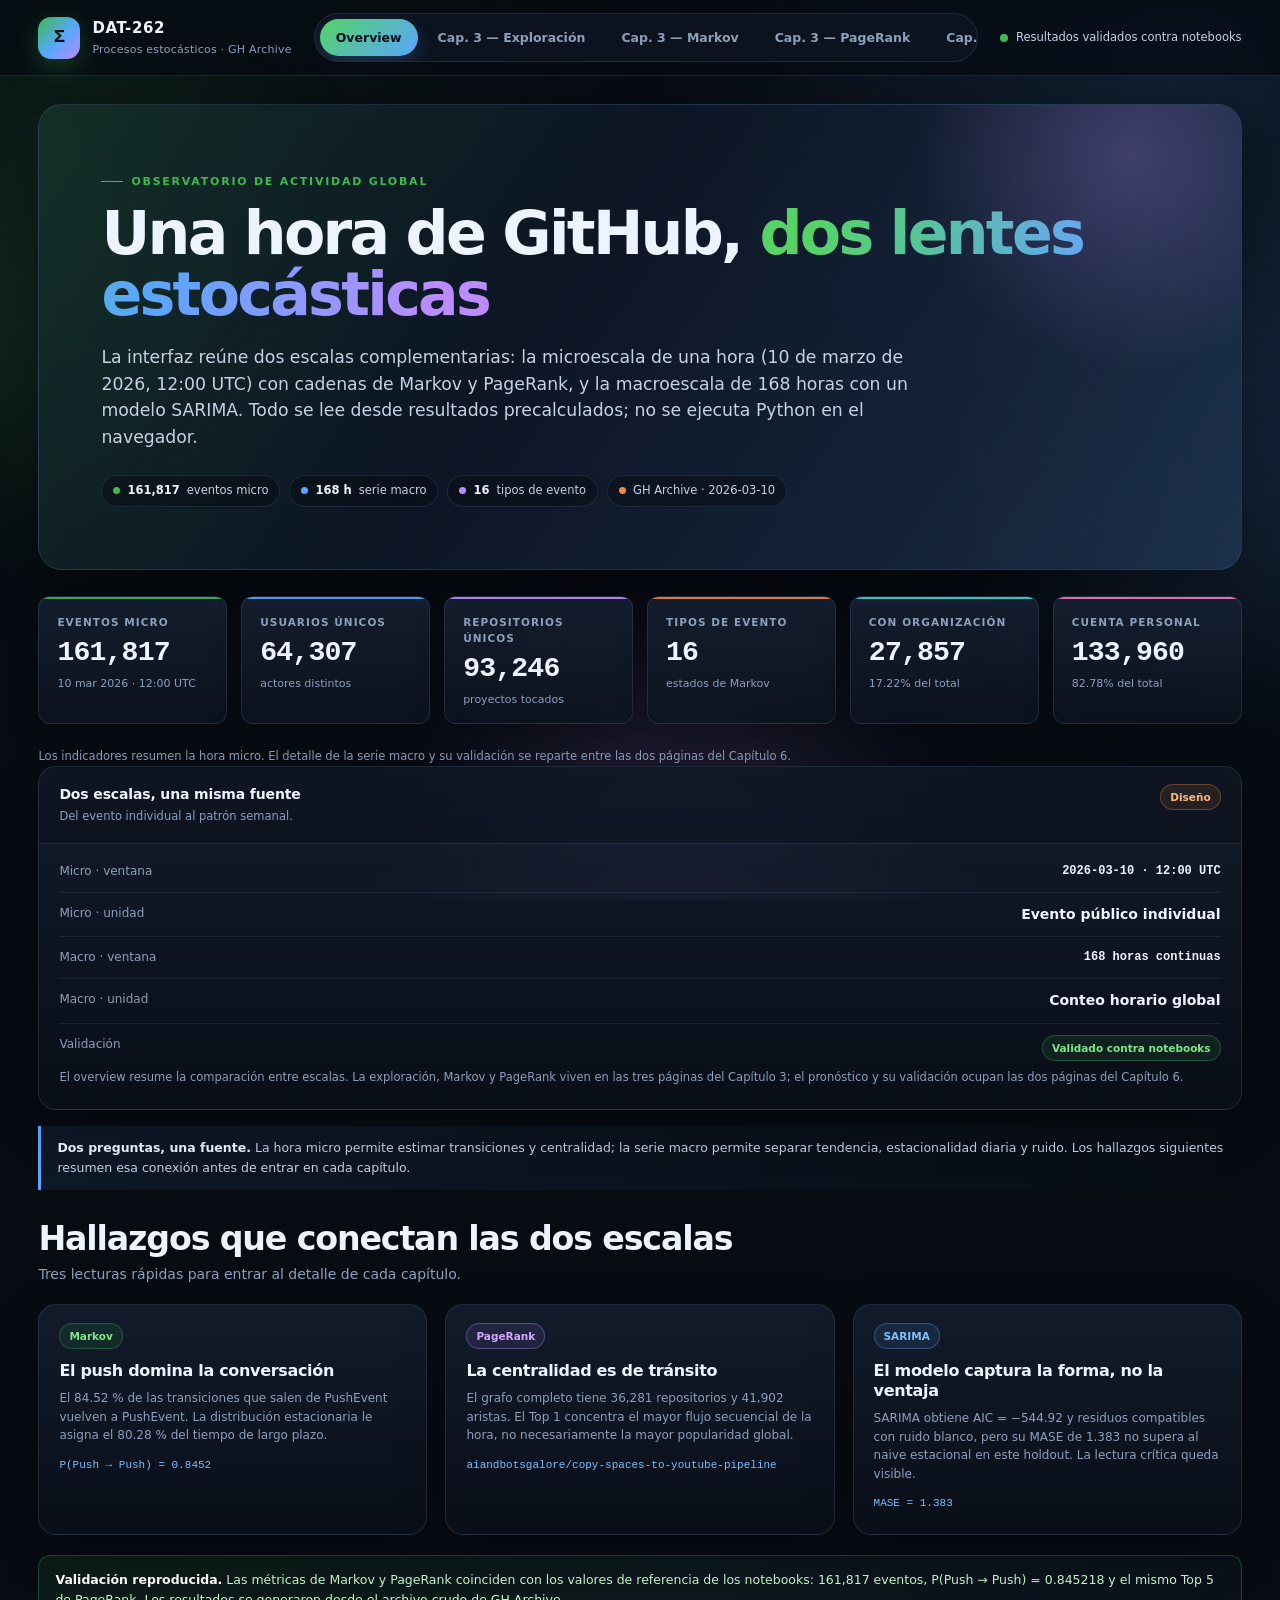
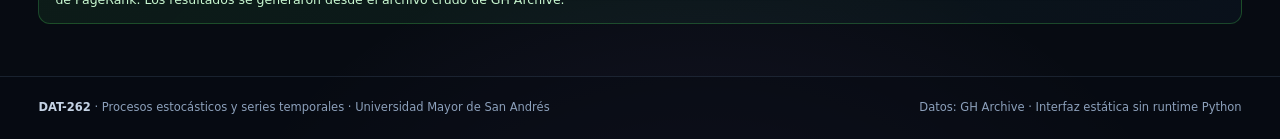
==== commit 78e9af28: "archivos finales" ====
--- a/index.html
+++ b/index.html
@@ -20,9 +20,11 @@
     </a>
     <nav class="tabs" id="main-nav" aria-label="Secciones del proyecto">
       <button class="tab-btn active" data-tab="overview" type="button">Overview</button>
-      <button class="tab-btn" data-tab="markov" type="button">Capítulo 3 · Markov</button>
-      <button class="tab-btn" data-tab="pagerank" type="button">Capítulo 3 · PageRank</button>
-      <button class="tab-btn" data-tab="sarima" type="button">Capítulo 6 · SARIMA</button>
+      <button class="tab-btn" data-tab="exploracion" type="button">Cap. 3 — Exploración</button>
+      <button class="tab-btn" data-tab="markov" type="button">Cap. 3 — Markov</button>
+      <button class="tab-btn" data-tab="pagerank" type="button">Cap. 3 — PageRank</button>
+      <button class="tab-btn" data-tab="sarima" type="button">Cap. 6 — SARIMA</button>
+      <button class="tab-btn" data-tab="sarima-validacion" type="button">Cap. 6 — Validación</button>
     </nav>
     <div class="topbar-status"><span class="pulse"></span><span id="topbar-status-text">Resultados precalculados</span></div>
   </header>
@@ -47,6 +49,69 @@
       </div>
 
       <div id="ov-kpis" class="kpi-grid"></div>
+      <p class="chart-note">Los indicadores resumen la hora micro. El detalle de la serie macro y su validación se reparte entre las dos páginas del Capítulo 6.</p>
+
+      <article class="card">
+        <div class="card-header">
+          <div>
+            <div class="card-title">Dos escalas, una misma fuente</div>
+            <div class="card-subtitle">Del evento individual al patrón semanal.</div>
+          </div>
+          <span class="badge orange">Diseño</span>
+        </div>
+        <div class="card-body">
+          <div class="fact-list">
+            <div class="fact">
+              <div class="fact-label">Micro · ventana</div>
+              <div class="fact-value mono">2026-03-10 · 12:00 UTC</div>
+            </div>
+            <div class="fact">
+              <div class="fact-label">Micro · unidad</div>
+              <div class="fact-value">Evento público individual</div>
+            </div>
+            <div class="fact">
+              <div class="fact-label">Macro · ventana</div>
+              <div class="fact-value mono">168 horas continuas</div>
+            </div>
+            <div class="fact">
+              <div class="fact-label">Macro · unidad</div>
+              <div class="fact-value">Conteo horario global</div>
+            </div>
+            <div class="fact">
+              <div class="fact-label">Validación</div>
+              <div class="fact-value" id="ov-validation-value">—</div>
+            </div>
+          </div>
+          <p class="chart-note">El overview resume la comparación entre escalas. La exploración, Markov y PageRank viven en las tres páginas del Capítulo 3; el pronóstico y su validación ocupan las dos páginas del Capítulo 6.</p>
+        </div>
+      </article>
+
+      <div class="reading-note blue"><strong>Dos preguntas, una fuente.</strong> La hora micro permite estimar transiciones y centralidad; la serie macro permite separar tendencia, estacionalidad diaria y ruido. Los hallazgos siguientes resumen esa conexión antes de entrar en cada capítulo.</div>
+
+      <div class="section-head">
+        <div>
+          <h2>Hallazgos que conectan las dos escalas</h2>
+          <p>Tres lecturas rápidas para entrar al detalle de cada capítulo.</p>
+        </div>
+      </div>
+      <div id="ov-findings" class="grid-3"></div>
+
+      <div id="ov-validation" class="callout green" style="margin-top: 18px;"></div>
+    </section>
+
+    <!-- ============================ CAP 3 EXPLORACION ============================ -->
+    <section id="tab-exploracion" class="tab-panel" aria-labelledby="ex-title">
+      <div class="section-head">
+        <div>
+          <div class="eyebrow">Capítulo 3 — Escala micro</div>
+          <h2 id="ex-title">Exploración de la hora</h2>
+          <p>Una hora de GH Archive (10 de marzo de 2026, 12:00 UTC) para medir volumen, ritmo y composición antes de modelar transiciones.</p>
+        </div>
+        <div class="head-badges">
+          <span class="badge green">161,817 eventos</span>
+          <span class="badge blue">16 estados</span>
+        </div>
+      </div>
 
       <div class="grid-main">
         <article class="card">
@@ -72,6 +137,8 @@
         </article>
       </div>
 
+      <div class="reading-note"><strong>Lectura del ritmo.</strong> La actividad por minuto no es uniforme: hay picos de creación de ramas y minutos dominados por pushes. La mezcla de eventos confirma que PushEvent concentra buena parte del volumen, mientras que los eventos menos frecuentes explican la diversidad de estados de la cadena.</div>
+
       <div class="grid-2">
         <article class="card">
           <div class="card-header">
@@ -87,47 +154,16 @@
         <article class="card">
           <div class="card-header">
             <div>
-              <div class="card-title">Dos escalas, una misma fuente</div>
-              <div class="card-subtitle">Del evento individual al patrón semanal.</div>
-            </div>
-            <span class="badge orange">Diseño</span>
+              <div class="card-title">De la exploración a la cadena</div>
+              <div class="card-subtitle">Los tipos de evento serán los 16 estados de Markov.</div>
+            </div>
+            <span class="badge blue">Siguiente</span>
           </div>
           <div class="card-body">
-            <div class="fact-list">
-              <div class="fact">
-                <div class="fact-label">Micro · ventana</div>
-                <div class="fact-value mono">2026-03-10 · 12:00 UTC</div>
-              </div>
-              <div class="fact">
-                <div class="fact-label">Micro · unidad</div>
-                <div class="fact-value">Evento público individual</div>
-              </div>
-              <div class="fact">
-                <div class="fact-label">Macro · ventana</div>
-                <div class="fact-value mono">168 horas continuas</div>
-              </div>
-              <div class="fact">
-                <div class="fact-label">Macro · unidad</div>
-                <div class="fact-value">Conteo horario global</div>
-              </div>
-              <div class="fact">
-                <div class="fact-label">Validación</div>
-                <div class="fact-value" id="ov-validation-value">—</div>
-              </div>
-            </div>
-          </div>
-        </article>
-      </div>
-
-      <div class="section-head">
-        <div>
-          <h2>Hallazgos que conectan las dos escalas</h2>
-          <p>Tres lecturas rápidas para entrar al detalle de cada capítulo.</p>
-        </div>
-      </div>
-      <div id="ov-findings" class="grid-3"></div>
-
-      <div id="ov-validation" class="callout green" style="margin-top: 18px;"></div>
+            <p class="chart-note">La frecuencia de cada tipo de evento define el vocabulario de estados. La secuencia temporal de esos estados alimenta la matriz de transición; los repositorios consecutivos de cada usuario alimentan el grafo de PageRank.</p>
+          </div>
+        </article>
+      </div>
     </section>
 
     <!-- ============================ MARKOV ============================ -->
@@ -145,6 +181,7 @@
       </div>
 
       <div id="mk-kpis" class="kpi-grid"></div>
+      <p class="chart-note">Cada fila de la matriz es un estado de origen y cada columna un estado de destino. La diagonal mide persistencia; fuera de ella aparecen los cambios de tipo de evento.</p>
 
       <div class="grid-main">
         <article class="card">
@@ -155,7 +192,10 @@
             </div>
             <span class="badge green">Empírica</span>
           </div>
-          <div class="card-body tight"><div id="mk-heatmap" class="chart heatmap"></div></div>
+          <div class="card-body tight">
+            <div id="mk-heatmap" class="chart heatmap"></div>
+            <p class="chart-note">Las filas con una celda dominante son transiciones muy predecibles; las filas repartidas muestran estados que se disuelven en varios destinos. La escala de color es logarítmica para que los valores pequeños sigan siendo visibles.</p>
+          </div>
         </article>
 
         <article class="card">
@@ -170,9 +210,12 @@
             <div id="mk-pi-chart" class="chart tall"></div>
             <div id="mk-detail" class="detail-panel"></div>
             <div id="mk-state-list" class="chips"></div>
-          </div>
-        </article>
-      </div>
+            <p class="chart-note">La distribución estacionaria no describe la hora observada, sino el equilibrio de largo plazo de la cadena. Si el proceso se repitiera indefinidamente, estas serían las proporciones esperadas de cada estado.</p>
+          </div>
+        </article>
+      </div>
+
+      <div class="reading-note"><strong>Del mapa a los pares concretos.</strong> La tabla siguiente ordena las transiciones con mayor probabilidad condicional. Las propiedades de la cadena indican si ese equilibrio es único y si la matriz se comporta como una cadena regular.</div>
 
       <div class="grid-2">
         <article class="card">
@@ -208,6 +251,8 @@
         </article>
       </div>
 
+      <div class="reading-note blue"><strong>Cierre visual del capítulo.</strong> Las dos figuras siguientes son la versión estática de lo que acabas de explorar: la matriz completa y el vector estacionario que resume el largo plazo.</div>
+
       <div class="section-head">
         <div>
           <h2>Evidencia visual · Markov</h2>
@@ -216,11 +261,11 @@
       </div>
       <div class="evidence-grid">
         <figure class="evidence-card">
-          <img src="resultados_capitulo3/figuras/04_matriz_transicion.png" alt="Mapa de calor de la matriz de transición P" loading="lazy">
+          <img src="resultados_capitulo3/figuras/04_matriz_transicion.png" alt="Mapa de calor de la matriz de transición P">
           <figcaption class="caption">Matriz de transición P<span>Mapa de calor 16 × 16</span></figcaption>
         </figure>
         <figure class="evidence-card">
-          <img src="resultados_capitulo3/figuras/05_distribucion_estacionaria.png" alt="Gráfico de distribución estacionaria pi" loading="lazy">
+          <img src="resultados_capitulo3/figuras/05_distribucion_estacionaria.png" alt="Gráfico de distribución estacionaria pi">
           <figcaption class="caption">Distribución estacionaria π<span>Probabilidad de largo plazo por estado</span></figcaption>
         </figure>
       </div>
@@ -241,6 +286,7 @@
       </div>
 
       <div id="pr-kpis" class="kpi-grid"></div>
+      <p class="chart-note">PageRank se calcula sobre el grafo de transiciones entre repositorios, no sobre estrellas ni forks. Un nodo gana centralidad cuando recibe tránsito de otros nodos relevantes, aunque su actividad propia no sea la más alta.</p>
 
       <article class="card">
         <div class="card-header">
@@ -310,6 +356,7 @@
               </div>
             </aside>
           </div>
+          <div class="reading-note"><strong>Qué muestra la animación.</strong> El grafo visible es un subgrafo Top 50: los nodos se dimensionan por score y las aristas se orientan según la secuencia real. La animación no inventa flujos; reproduce transiciones observadas dentro de la misma hora.</div>
         </div>
       </article>
 
@@ -363,9 +410,10 @@
           <p>El Top 15 también queda disponible como figura estática para el informe.</p>
         </div>
       </div>
+      <div class="reading-note blue"><strong>Lectura del ranking.</strong> La figura estática del Top 15 sirve como cierre del capítulo: coincide con la tabla interactiva y permite comparar el ranking sin depender del navegador.</div>
       <div class="evidence-grid">
         <figure class="evidence-card">
-          <img src="resultados_capitulo3/figuras/06_pagerank_top15.png" alt="Gráfico de barras del Top 15 por PageRank" loading="lazy">
+          <img src="resultados_capitulo3/figuras/06_pagerank_top15.png" alt="Gráfico de barras del Top 15 por PageRank">
           <figcaption class="caption">Top 15 por PageRank<span>α = 0.85, pesos por transición</span></figcaption>
         </figure>
       </div>
@@ -376,7 +424,7 @@
       <div class="section-head">
         <div>
           <div class="eyebrow">Capítulo 6 · Escala macro</div>
-          <h2 id="sa-title">SARIMA para la serie horaria global</h2>
+          <h2 id="sa-title">Serie horaria y pronóstico SARIMA</h2>
           <p>168 horas continuas de actividad global de GitHub y un modelo SARIMA(1,1,1)(0,1,1)<sub>24</sub> con deriva para pronosticar las últimas 24 horas.</p>
         </div>
         <div class="head-badges">
@@ -386,6 +434,8 @@
       </div>
 
       <div id="sa-kpis" class="kpi-grid"></div>
+
+      <div class="reading-note blue"><strong>Alcance de esta página.</strong> Primero se revisa la serie horaria y el pronóstico a 24 horas; después se comprueba si el modelo cumple los supuestos de Box-Jenkins.</div>
 
       <article class="card">
         <div class="card-header">
@@ -395,7 +445,10 @@
           </div>
           <span class="badge purple">Plotly interactivo</span>
         </div>
-        <div class="card-body tight"><div id="sa-forecast" class="chart tall" style="min-height: 500px;"></div></div>
+        <div class="card-body tight">
+          <div id="sa-forecast" class="chart tall" style="min-height: 500px;"></div>
+          <p class="chart-note">El gráfico superpone la serie observada, el pronóstico SARIMA y dos referencias. La banda al 95 % mide incertidumbre; si el naive estacional queda dentro de la banda, el modelo no aporta una ventaja clara en esa hora.</p>
+        </div>
       </article>
 
       <div class="grid-main even" style="margin-top: 20px;">
@@ -436,6 +489,25 @@
           </div>
         </article>
       </div>
+
+      <div class="reading-note"><strong>El diagnóstico manda.</strong> El modelo final se elige por AIC, pero la validación pesa igual: residuos sin autocorrelación, normalidad aproximada y cobertura razonable de los intervalos. Un AIC bajo con residuos estructurados no sería un buen modelo.</div>
+    </section>
+
+    <!-- ============================ SARIMA VALIDACION ============================ -->
+    <section id="tab-sarima-validacion" class="tab-panel" aria-labelledby="sa2-title">
+      <div class="section-head">
+        <div>
+          <div class="eyebrow">Capítulo 6 · Escala macro</div>
+          <h2 id="sa2-title">Validación y evidencia del SARIMA</h2>
+          <p>Comparación contra alternativas, justificación de las diferenciaciones y las siete figuras del capítulo.</p>
+        </div>
+        <div class="head-badges">
+          <span class="badge blue">Holdout 24 h</span>
+          <span class="badge orange">Diagnóstico</span>
+        </div>
+      </div>
+
+      <div class="reading-note blue"><strong>Cómo se compara.</strong> El holdout son las últimas 24 horas. MAE y RMSE penalizan errores absolutos; MAPE los expresa en porcentaje y MASE los escala contra el naive estacional, que es la referencia mínima a superar.</div>
 
       <div class="grid-main even">
         <article class="card">
@@ -481,6 +553,8 @@
         </article>
       </div>
 
+      <div class="reading-note purple"><strong>Por qué se diferencia la serie.</strong> La fuerza estacional y las pruebas ADF/KPSS justifican el orden (1,1,1)(0,1,1)₂₄. Sin esa justificación, el modelo sería solo un ajuste numérico.</div>
+
       <div id="sa-critical" class="callout" style="margin: 18px 0 24px;"></div>
 
       <div class="section-head">
@@ -489,6 +563,7 @@
           <p>Siete figuras del capítulo: serie, perfil horario, STL, diferenciaciones, ACF/PACF, residuos y pronóstico.</p>
         </div>
       </div>
+      <div class="reading-note purple"><strong>Recorrido de las siete figuras.</strong> La serie original, el perfil horario, la descomposición STL, las diferenciaciones, la ACF/PACF, los residuos y el pronóstico responden preguntas distintas del mismo diagnóstico. Lee cada figura como una pieza del argumento, no como un resultado aislado.</div>
       <div class="evidence-grid" id="sa-evidence"></div>
     </section>
   </main>
--- a/interface/assets/style.css
+++ b/interface/assets/style.css
@@ -330,7 +330,20 @@
 .chart { width: 100%; min-height: 330px; }
 .chart.tall { min-height: 480px; }
 .chart.heatmap { min-height: 600px; }
-.chart-note { color: var(--muted); font-size: 11px; margin-top: 8px; }
+.chart-note { color: var(--muted); font-size: 11.5px; line-height: 1.55; margin-top: 8px; }
+.reading-note {
+  margin: 16px 0 20px;
+  padding: 12px 16px;
+  border-left: 3px solid var(--green);
+  border-radius: 0 var(--radius-sm) var(--radius-sm) 0;
+  background: linear-gradient(90deg, rgba(63, 185, 80, 0.08), rgba(63, 185, 80, 0.01));
+  color: var(--text-soft);
+  font-size: 12.5px;
+  line-height: 1.6;
+}
+.reading-note.blue { border-left-color: var(--blue); background: linear-gradient(90deg, rgba(88, 166, 255, 0.09), rgba(88, 166, 255, 0.01)); }
+.reading-note.purple { border-left-color: var(--purple); background: linear-gradient(90deg, rgba(188, 140, 255, 0.09), rgba(188, 140, 255, 0.01)); }
+.reading-note strong { color: var(--text); }
 
 /* Tables */
 .table-wrap { max-height: 430px; overflow: auto; border: 1px solid var(--border); border-radius: var(--radius-sm); }
